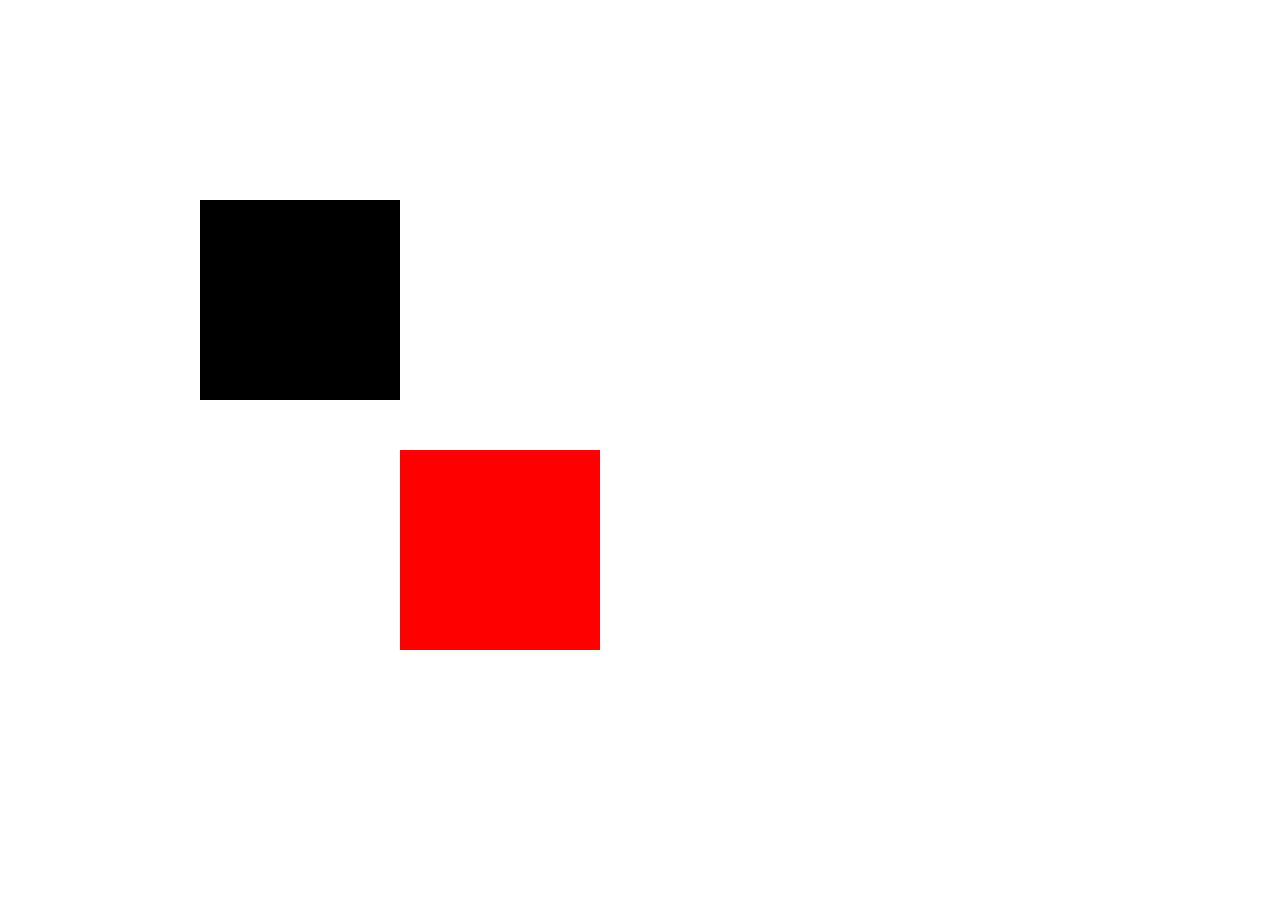
==== index.html @ e2342165 "add a hyperlink" ====
<!DOCTYPE html>
<html lang="en">
<head>
    <meta charset="UTF-8">
    <meta http-equiv="X-UA-Compatible" content="IE=edge">
    <meta name="viewport" content="width=device-width, initial-scale=1.0">
    <title>Document</title>
    <link rel="stylesheet" href="style.css">
    <script src="main.js"></script>

</head>
<body>
    <div class="firstDiv"></div>
    <div class="secondDiv"><a href="details/index.html"></a></div>
    
</body>
</html>
---- style.css ----
.firstDiv{
    width: 200px;
    height: 200px;
    background-color: black;
    margin: 0px;
    position: absolute;
    top:200px;
    left:200px;
}
.secondDiv{
    width: 200px;
    height: 200px;
    background-color: red;
    margin: 0px;
    position: absolute;
    top:450px;
    left:400px;
}
.thirdDiv{
    width: 200px;
    height: 200px;
    background-color: blue;
    margin: 0px;
    position: absolute;
    top:450px;
    left:400px;
}
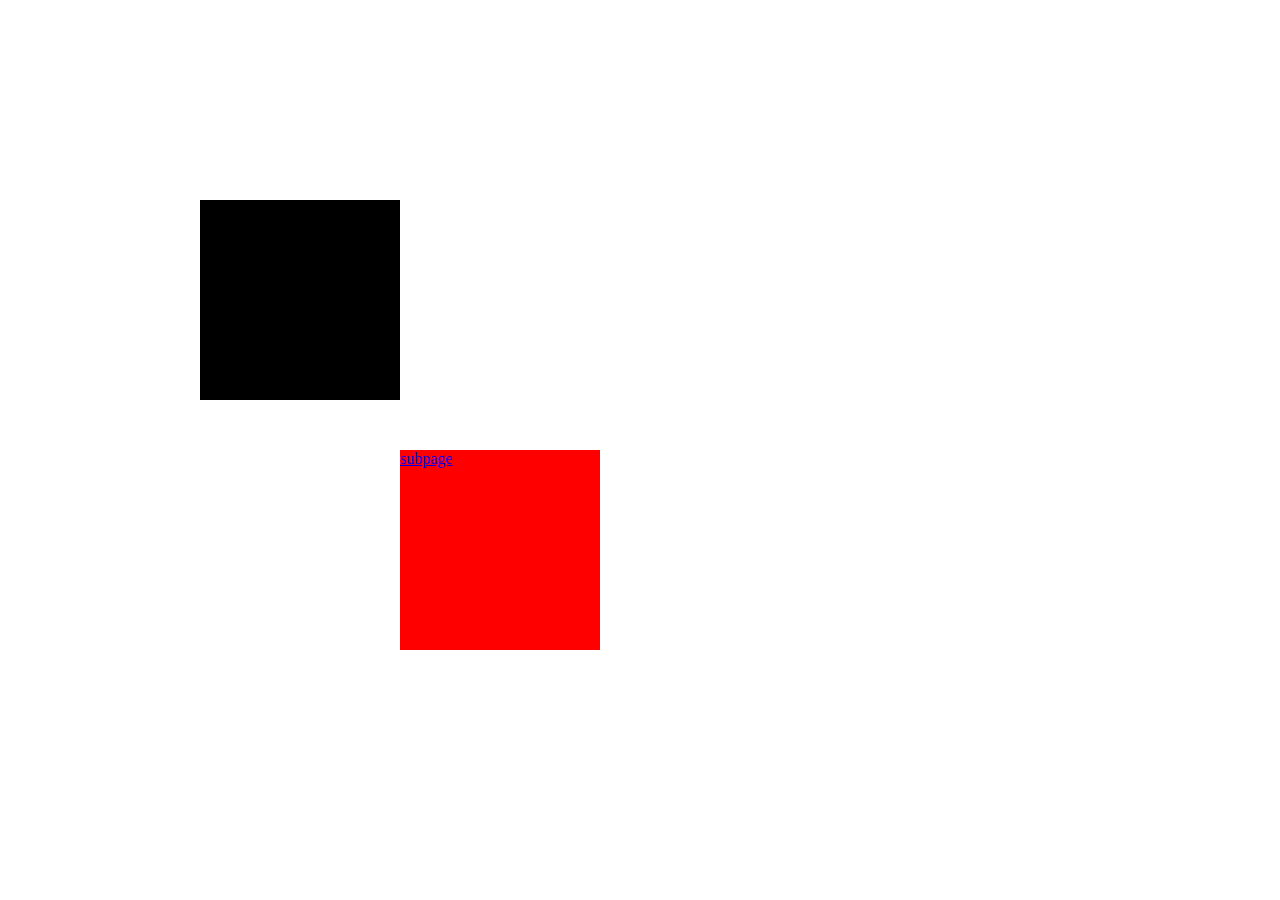
==== commit c93d4c49: "add a hyperlink" ====
--- a/index.html
+++ b/index.html
@@ -11,7 +11,7 @@
 </head>
 <body>
     <div class="firstDiv"></div>
-    <div class="secondDiv"><a href="details/index.html"></a></div>
+    <div class="secondDiv"><a href="details/index.html">subpage</a></div>
     
 </body>
 </html>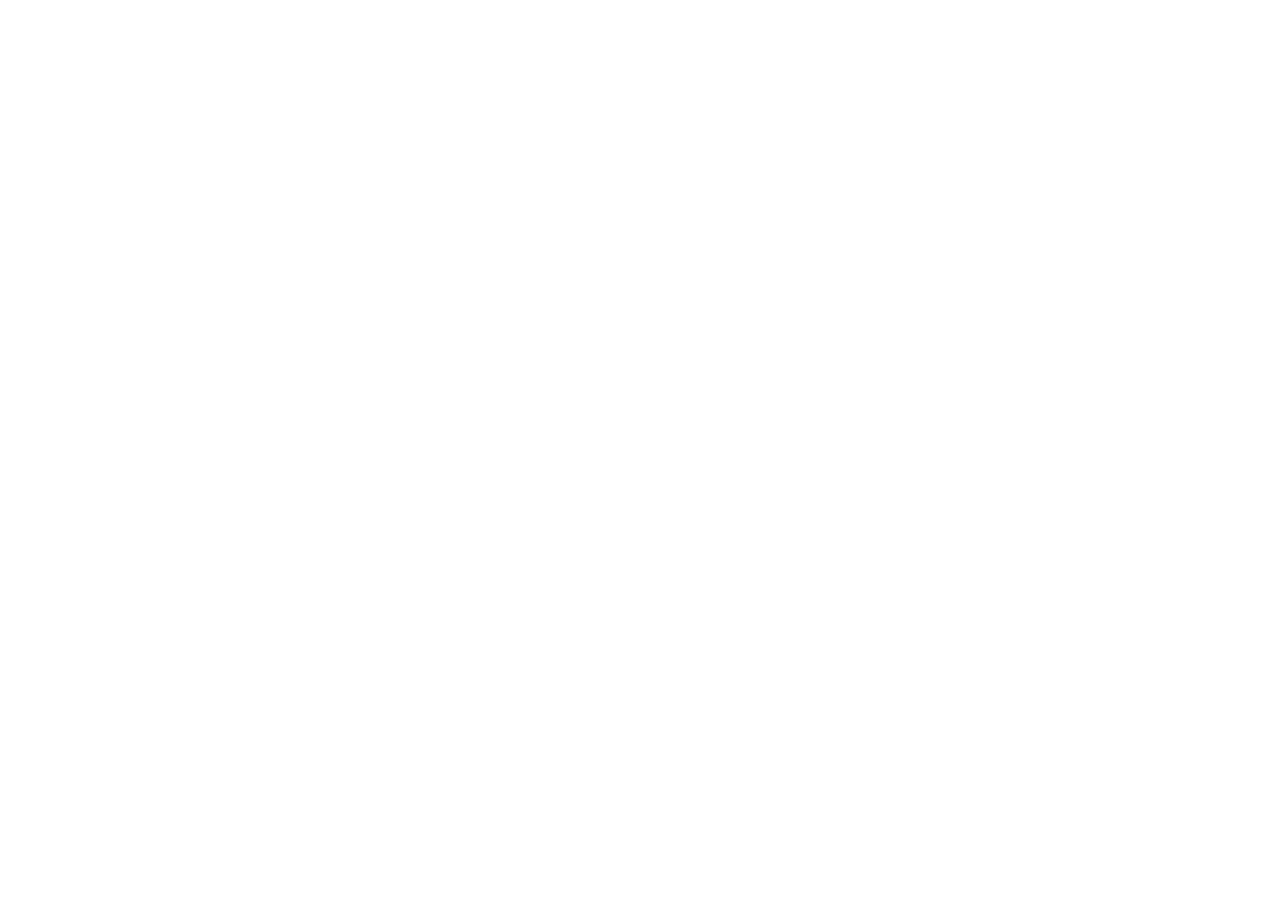
==== commit cae7b6ac: "reseting everything" ====
--- a/index.html
+++ b/index.html
@@ -5,13 +5,8 @@
     <meta http-equiv="X-UA-Compatible" content="IE=edge">
     <meta name="viewport" content="width=device-width, initial-scale=1.0">
     <title>Document</title>
-    <link rel="stylesheet" href="style.css">
-    <script src="main.js"></script>
-
 </head>
 <body>
-    <div class="firstDiv"></div>
-    <div class="secondDiv"><a href="details/index.html">subpage</a></div>
     
 </body>
 </html>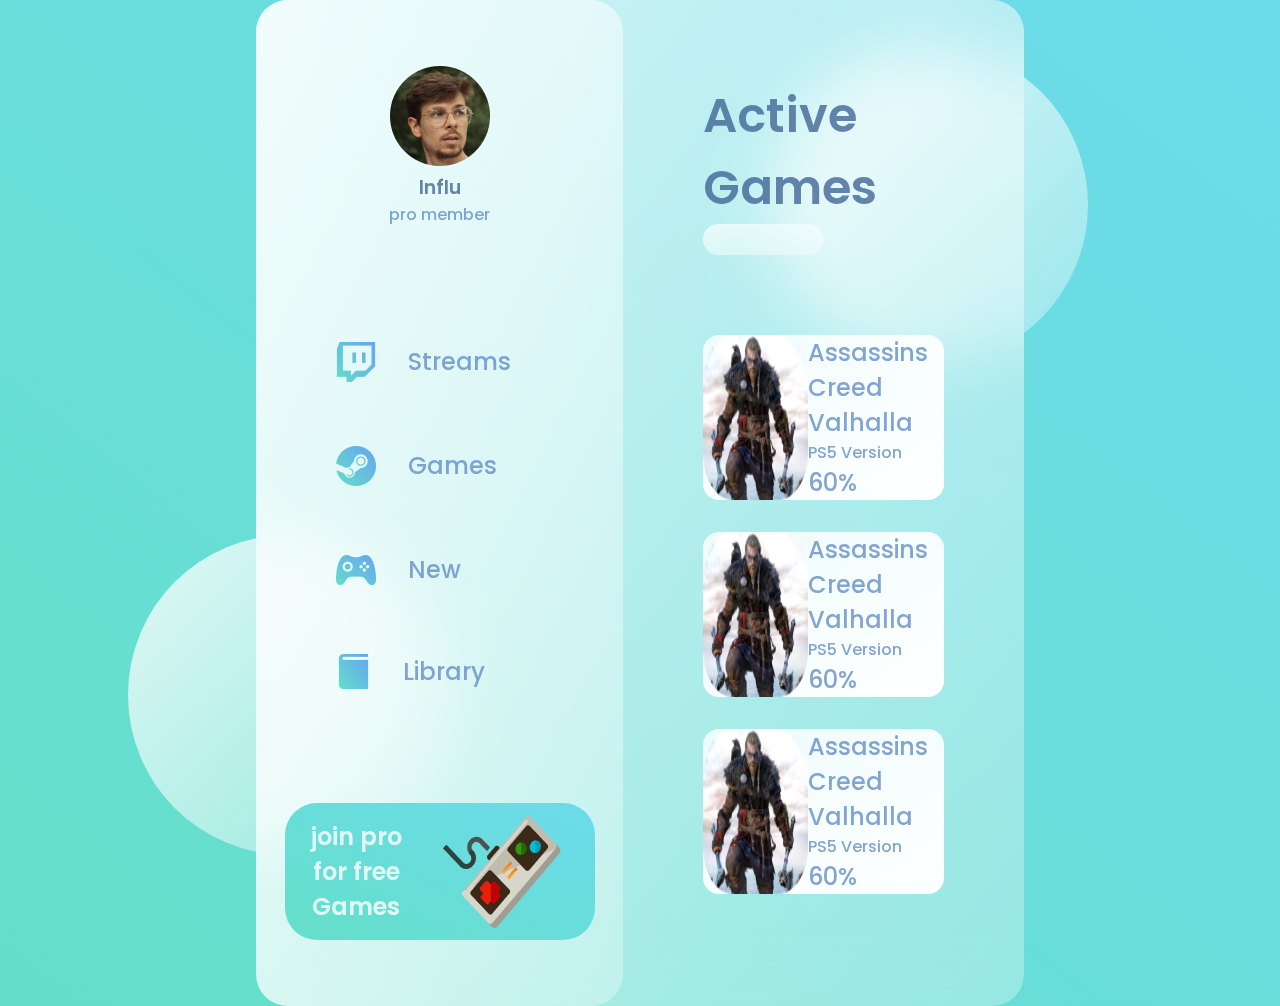
==== commit 55bc01bc: "ED DEV tut project" ====
--- a/index.html
+++ b/index.html
@@ -4,9 +4,83 @@
     <meta charset="UTF-8">
     <meta http-equiv="X-UA-Compatible" content="IE=edge">
     <meta name="viewport" content="width=device-width, initial-scale=1.0">
-    <title>Document</title>
+    <title>myWebsite</title>
+    <link rel="preconnect" href="https://fonts.gstatic.com">
+    <link href="https://fonts.googleapis.com/css2?family=Poppins:wght@400;500;700&display=swap" rel="stylesheet">
+    <link rel="stylesheet" href="/style.css">
+    <script src="/main.js"></script>
+
 </head>
 <body>
-    
+    <main>
+        <section class="glass">
+            <div class="dashboard">
+                <div class="user">
+                    <img src="/images/avatar.png" alt="">
+                    <h3>Influ</h3>
+                    <p>pro member</p>
+                </div>
+                <div class="links">
+                    <div class="link">
+                        <img src="/images/twitch.png" alt="">
+                        <h2>Streams</h2>
+                    </div>
+                    <div class="link">
+                        <img src="/images/steam.png" alt="">
+                        <h2>Games</h2>
+                    </div>
+                    <div class="link">
+                        <img src="/images/upcoming.png" alt="">
+                        <h2>New</h2>
+                    </div>
+                    <div class="link">
+                        <img src="/images/library.png" alt="">
+                        <h2>Library</h2>
+                    </div>
+                </div>
+                <div class="pro">
+                    <h2>join pro for free Games</h2>
+                    <img src="/images/controller.png" alt="">
+                </div>
+            </div>
+            <div class="games">
+                <div class="status">
+                    <h1>Active Games</h1>
+                    <input type="text" name="" id="">
+                </div>
+                <div class="cards">
+                    <div class="card">
+                        <img src="/images/assassins.png" alt="">
+                        <div class="card-info">
+                            <h2>Assassins Creed Valhalla</h2>
+                            <p>PS5 Version</p>
+                            <div class="progress"></div>
+                            <h2 class="percentage">60%</h2>
+                        </div>
+                    </div>
+                    <div class="card">
+                        <img src="/images/assassins.png" alt="">
+                        <div class="card-info">
+                            <h2>Assassins Creed Valhalla</h2>
+                            <p>PS5 Version</p>
+                            <div class="progress"></div>
+                            <h2 class="percentage">60%</h2>
+                        </div>
+                    </div>
+                    <div class="card">
+                        <img src="/images/assassins.png" alt="">
+                        <div class="card-info">
+                            <h2>Assassins Creed Valhalla</h2>
+                            <p>PS5 Version</p>
+                            <div class="progress"></div>
+                            <h2 class="percentage">60%</h2>
+                        </div>
+                    </div>
+                </div>
+            </div>
+        </section>
+    </main>
+    <div class="circle1"></div>
+    <div class="circle2"></div>
 </body>
 </html>--- a/style.css
+++ b/style.css
@@ -0,0 +1,154 @@
+*{
+    margin: 0;
+    padding: 0;
+    box-sizing: border-box;
+}
+h1{
+    color: #426696;
+    font-weight: 600;
+    font-size: 3rem;
+    opacity: 0.8;
+}
+h3{
+    color: #426696;
+    font-weight: 600;
+    opacity: 0.8;
+
+}
+h2,
+p{
+    color: #658ec6;
+    font-weight: 500;
+    opacity: 0.8;
+
+}
+main{
+    font-family: 'Poppins', sans-serif;
+    min-height: 100vh;
+    background: linear-gradient(
+        to right top,
+        #65dfc9,
+        #6cdbeb
+        );
+    display: flex;
+    align-items:center;
+    justify-content: center;
+}
+.glass{
+    background-color: white;
+    min-height: 80vh;
+    width: 60%;
+    background: linear-gradient(
+        to right bottom,
+        rgba(255, 255, 255,0.7),
+        rgba(255, 255, 255,0.3)
+        );
+    border-radius: 2rem;
+    z-index:2;
+    backdrop-filter: blur(2rem);
+    display:flex;
+}
+.circle1, .circle2{
+    background-color: white;
+    background: linear-gradient(
+        to right bottom,
+        rgba(255, 255, 255, 0.8),
+        rgba(255, 255, 255, 0.3)
+        );
+    height: 20rem;
+    width: 20rem;
+    position: absolute;
+    border-radius: 50%;
+}
+.circle1{
+    top: 5%;
+    right: 15%;
+
+}
+.circle2{
+    bottom: 5%;
+    left: 10%;
+}
+
+/* Dashboard */
+.dashboard{
+    flex:1;
+    display: flex;
+    flex-direction:column;
+    align-items:center;
+    justify-content: space-evenly;
+    text-align: center;
+    background: linear-gradient(
+        to right bottom,
+        rgba(255, 255, 255,0.7),
+        rgba(255, 255, 255,0.3)
+        );
+        border-radius: 2rem;
+}
+.link{
+    display: flex;
+    margin:2rem 0rem;
+    padding: 1rem 5rem;
+    align-items:center
+}
+.link h2{
+    padding: 0rem 2rem;
+}
+.games{
+    flex:2;
+}
+
+.pro{
+    background: linear-gradient(
+        to right top,
+        #65dfc9,
+        #6cdbeb
+        );
+        border-radius: 2rem;
+        color:white;
+        padding: 1rem;
+        display: flex;
+        position: relative;
+}
+.pro img{
+    position: absolute;
+    top: -15%;
+    right: 10%;
+}
+.pro h2{
+    width:40%;
+    color:white; 
+    font-weight: 600;
+}
+
+/* Games */
+.status{
+    margin-bottom: 3rem;
+}
+.status input{
+    background: linear-gradient(
+        to right bottom,
+        rgba(255, 255, 255,0.7),
+        rgba(255, 255, 255,0.3)
+        );
+    border:none;
+    width: 50%;
+    padding: 0.5rem;
+    border-radius: 2rem;
+}
+.games{
+    margin: 5rem;
+    display: flex;
+    flex-direction: column;
+    justify-content: space-evenly;
+}
+.card{
+    display: flex;
+    background: linear-gradient(
+        to left top,
+        rgba(255, 255, 255, 1),
+        rgba(255, 255, 255, .8)
+        );
+    border-radius: 1rem;
+    margin: 2rem 0rem;
+}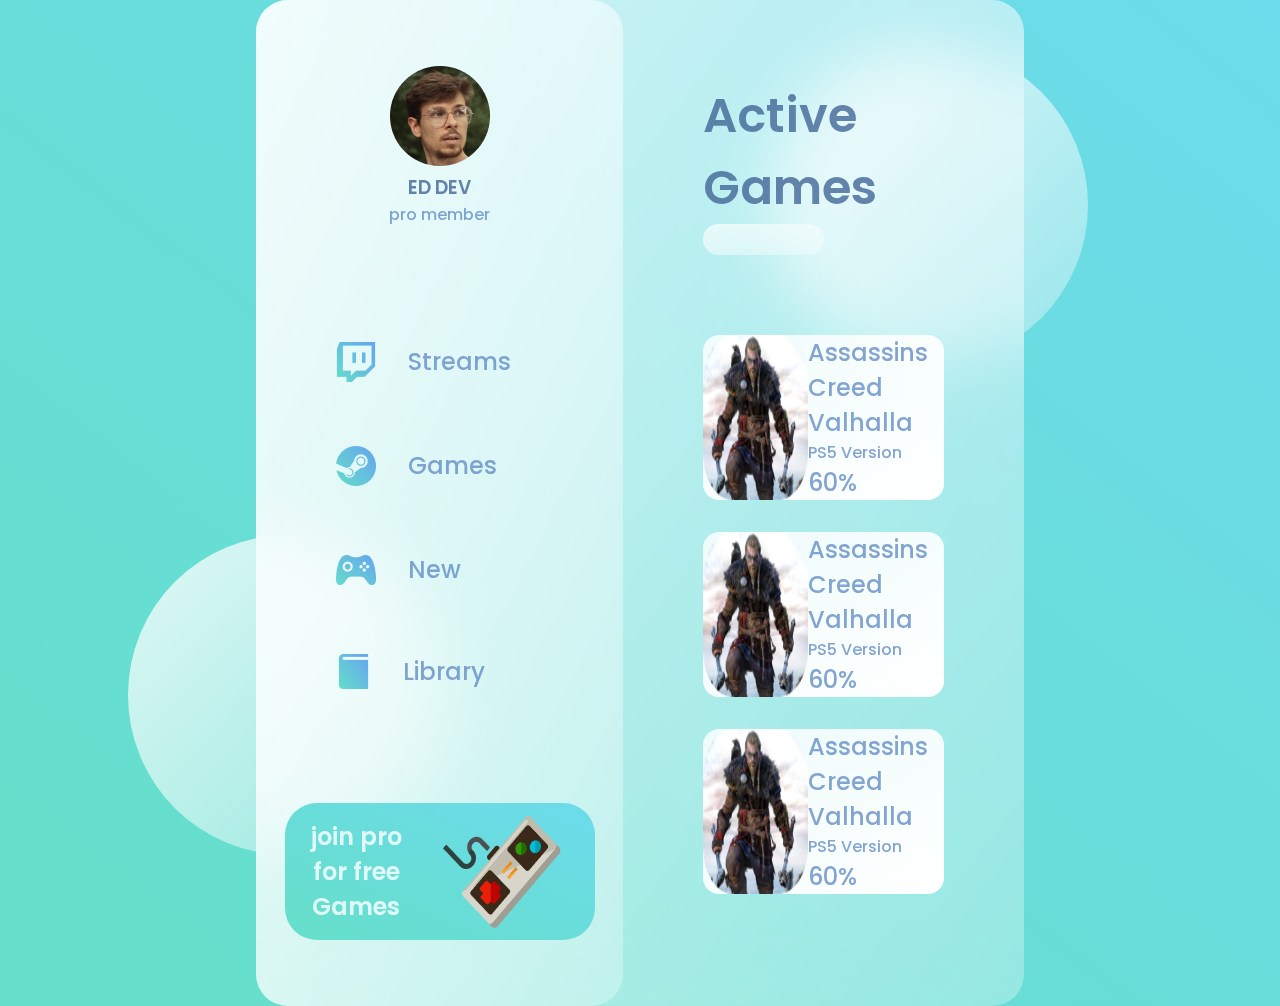
==== commit 0f7704f1: "ED DEV tut project" ====
--- a/index.html
+++ b/index.html
@@ -17,7 +17,7 @@
             <div class="dashboard">
                 <div class="user">
                     <img src="/images/avatar.png" alt="">
-                    <h3>Influ</h3>
+                    <h3>ED DEV</h3>
                     <p>pro member</p>
                 </div>
                 <div class="links">
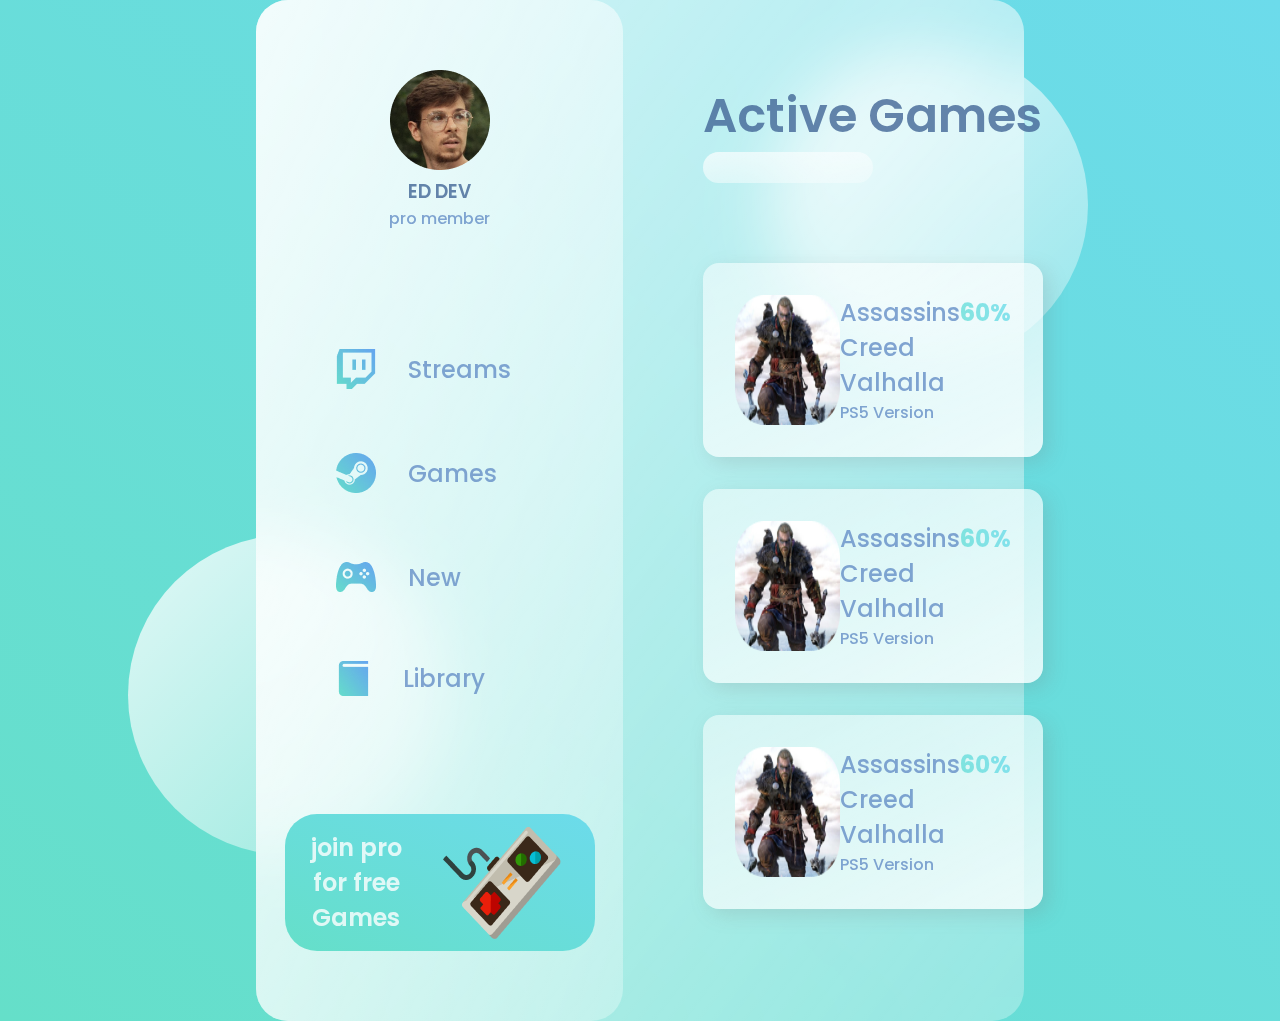
==== commit 2dcba768: "Finalizing tut" ====
--- a/index.html
+++ b/index.html
@@ -55,8 +55,8 @@
                             <h2>Assassins Creed Valhalla</h2>
                             <p>PS5 Version</p>
                             <div class="progress"></div>
-                            <h2 class="percentage">60%</h2>
                         </div>
+                        <h2 class="percentage">60%</h2>
                     </div>
                     <div class="card">
                         <img src="/images/assassins.png" alt="">
@@ -64,8 +64,8 @@
                             <h2>Assassins Creed Valhalla</h2>
                             <p>PS5 Version</p>
                             <div class="progress"></div>
-                            <h2 class="percentage">60%</h2>
                         </div>
+                        <h2 class="percentage">60%</h2>
                     </div>
                     <div class="card">
                         <img src="/images/assassins.png" alt="">
@@ -73,8 +73,8 @@
                             <h2>Assassins Creed Valhalla</h2>
                             <p>PS5 Version</p>
                             <div class="progress"></div>
-                            <h2 class="percentage">60%</h2>
                         </div>
+                        <h2 class="percentage">60%</h2>
                     </div>
                 </div>
             </div>
--- a/style.css
+++ b/style.css
@@ -144,11 +144,49 @@
 }
 .card{
     display: flex;
+    justify-content: space-between;
     background: linear-gradient(
         to left top,
-        rgba(255, 255, 255, 1),
-        rgba(255, 255, 255, .8)
+        rgba(255, 255, 255, .8),
+        rgba(255, 255, 255, .5)
         );
     border-radius: 1rem;
     margin: 2rem 0rem;
+    padding: 2rem;
+    box-shadow: 6px 6px 20px rgba(122, 122, 122,0.2);
+}
+.progress{
+    background: linear-gradient(
+        to right top,
+        #65dfc9,
+        #6cdbeb
+    );
+    width: 100%;
+    height: 25%;
+    border-radius: 1rem;
+    position:relative;
+    overflow:hidden;
+}
+.progress::after{
+    content: "";
+    width: 100%;
+    height: 100%;
+    background: rgb(236, 236, 236);
+    position: absolute;
+    left:60%;
+}
+.card-info{
+    display: flex;
+    flex-direction: column;
+    justify-content: space-between; 
+}
+.percentage{
+    font-weight: bold;
+    background: linear-gradient(
+        to right top,
+        #65dfc9,
+        #6cdbeb
+    );
+    -webkit-background-clip: text;
+    -webkit-text-fill-color:transparent;
 }